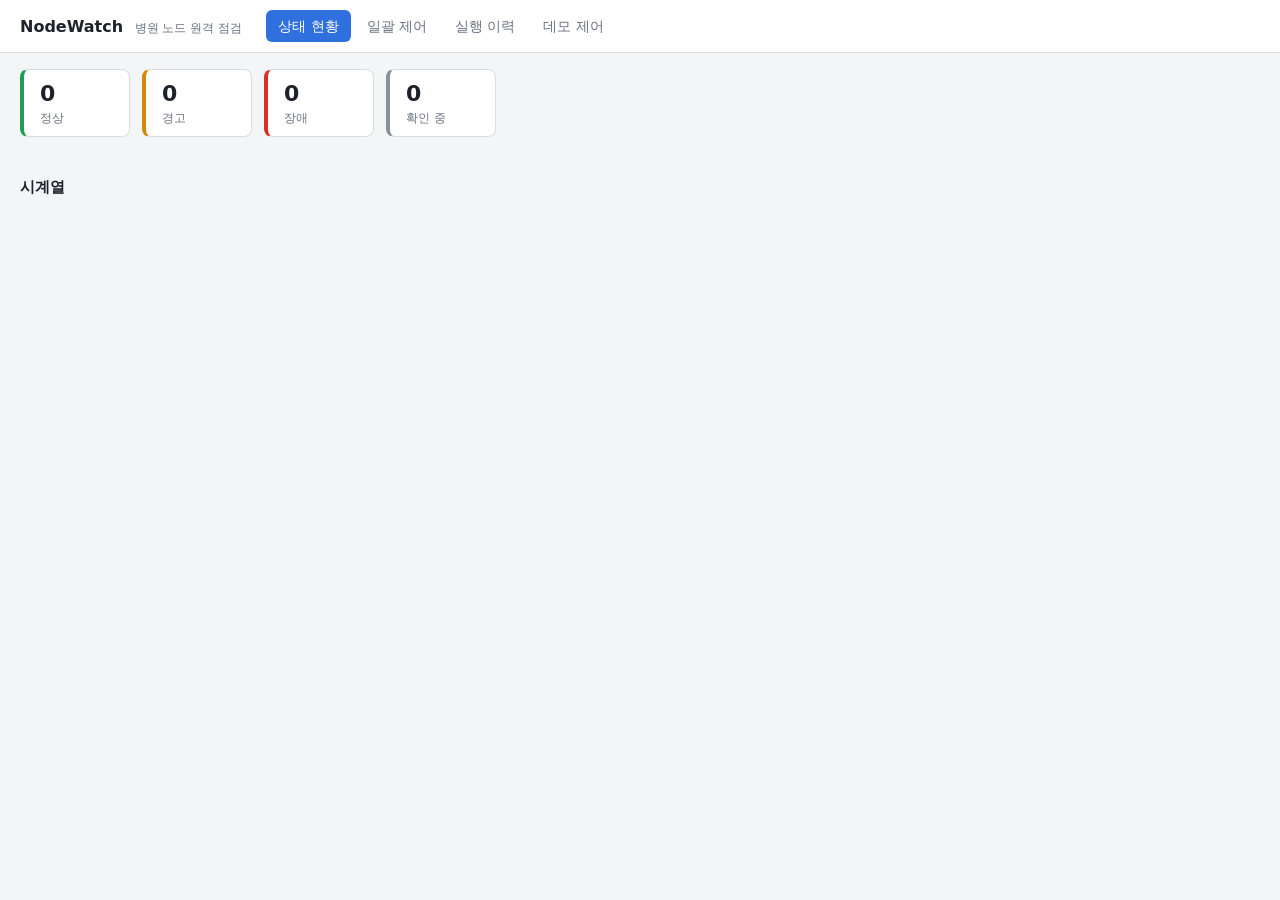
==== console/app/static/index.html @ 17aae596 "ai(S4): 대시보드 4개 탭 + 시계열 패널 (정적 HTML/JS/CSS) Co-Authored-By: Claude Opus 5.5 <noreply@anthropic.com> " ====
<!doctype html>
<html lang="ko">
<head>
  <meta charset="utf-8">
  <meta name="viewport" content="width=device-width, initial-scale=1">
  <title>NodeWatch</title>
  <link rel="stylesheet" href="style.css">
</head>
<body>
  <header class="topbar">
    <div class="brand">NodeWatch <span class="sub">병원 노드 원격 점검</span></div>
    <nav class="tabs" role="tablist">
      <a href="#status" data-tab="status" role="tab">상태 현황</a>
      <a href="#control" data-tab="control" role="tab">일괄 제어</a>
      <a href="#history" data-tab="history" role="tab">실행 이력</a>
      <a href="#demo" data-tab="demo" role="tab">데모 제어</a>
    </nav>
  </header>

  <div id="banner" class="banner" hidden></div>

  <main>
    <!-- 1. 상태 현황 -->
    <section id="tab-status" class="tab" hidden>
      <div id="summary" class="summary"></div>
      <div id="node-cards" class="cards"></div>
      <h2 class="section-title">시계열 <span class="muted" id="series-range"></span></h2>
      <div id="legend" class="legend"></div>
      <div id="panels" class="panels"></div>
    </section>

    <!-- 2. 일괄 제어 -->
    <section id="tab-control" class="tab" hidden>
      <div class="control-grid">
        <div class="box">
          <div class="box-head">
            <h2>대상 노드</h2>
            <label class="check"><input type="checkbox" id="select-all"> 전체 선택</label>
          </div>
          <div id="target-list" class="target-list"></div>
          <p id="unreachable-warning" class="warn-text" hidden></p>
        </div>
        <div class="box">
          <div class="box-head"><h2>액션</h2></div>
          <label class="field">
            <span>액션</span>
            <select id="action-select"></select>
          </label>
          <div id="action-meta" class="action-meta"></div>
          <div id="param-form"></div>
          <button id="run-btn" class="btn primary" disabled>실행</button>
          <p id="run-error" class="error-text" hidden></p>
        </div>
      </div>
    </section>

    <!-- 3. 실행 이력 -->
    <section id="tab-history" class="tab" hidden>
      <div id="job-detail" hidden></div>
      <div id="job-list-wrap">
        <div class="box-head"><h2>실행 이력</h2><button id="history-refresh" class="btn">새로고침</button></div>
        <div class="table-wrap">
          <table class="table" id="job-table">
            <thead><tr><th>시각</th><th>액션</th><th>대상</th><th>결과</th><th>요청자</th><th>상태</th></tr></thead>
            <tbody></tbody>
          </table>
        </div>
      </div>
    </section>

    <!-- 4. 데모 제어 -->
    <section id="tab-demo" class="tab" hidden>
      <p class="demo-note"><strong>데모 전용</strong> — 노드 agent에 장애를 주입합니다. 운영 환경에는 존재하지 않는 기능입니다.</p>
      <div id="chaos-cards" class="cards"></div>
    </section>
  </main>

  <dialog id="confirm-dialog">
    <form method="dialog">
      <h2 id="confirm-title"></h2>
      <div id="confirm-body"></div>
      <div class="dialog-actions">
        <button value="cancel" class="btn">취소</button>
        <button value="ok" class="btn danger" id="confirm-ok">실행</button>
      </div>
    </form>
  </dialog>

  <div id="tooltip" class="tooltip" hidden></div>
  <script src="app.js"></script>
</body>
</html>
---- console/app/static/style.css ----
:root {
  --bg: #f4f5f7;
  --panel: #ffffff;
  --border: #d9dce1;
  --text: #1d2129;
  --muted: #6b7280;
  --grid: #e7e9ed;
  --ok: #1f9d55;
  --warn: #d48806;
  --crit: #d93026;
  --unknown: #8a9099;
  --accent: #2f6fde;
  --bar-bg: #e9ebef;
  --banner: #7a1f1a;
  --shadow: 0 1px 2px rgba(0, 0, 0, .06);
  color-scheme: light;
}

@media (prefers-color-scheme: dark) {
  :root {
    --bg: #111217;
    --panel: #181b1f;
    --border: #2c3036;
    --text: #d8d9da;
    --muted: #8e9297;
    --grid: #262a30;
    --ok: #3fb950;
    --warn: #e0a42b;
    --crit: #f2544b;
    --unknown: #7d838b;
    --accent: #5794f2;
    --bar-bg: #262a30;
    --banner: #8e2a24;
    --shadow: none;
    color-scheme: dark;
  }
}

* { box-sizing: border-box; }

body {
  margin: 0;
  background: var(--bg);
  color: var(--text);
  font: 14px/1.45 system-ui, -apple-system, "Segoe UI", "Malgun Gothic", "Apple SD Gothic Neo", sans-serif;
}

h2 { font-size: 15px; margin: 0; }
.muted { color: var(--muted); font-weight: normal; font-size: 12px; }

/* ---------------------------------------------------------------- header */

.topbar {
  display: flex; align-items: center; gap: 24px; flex-wrap: wrap;
  padding: 10px 20px; background: var(--panel); border-bottom: 1px solid var(--border);
  position: sticky; top: 0; z-index: 10;
}
.brand { font-weight: 700; font-size: 16px; }
.brand .sub { font-weight: normal; color: var(--muted); font-size: 12px; margin-left: 6px; }
.tabs { display: flex; gap: 4px; flex-wrap: wrap; }
.tabs a {
  padding: 6px 12px; border-radius: 6px; color: var(--muted); text-decoration: none;
}
.tabs a:hover { background: var(--bg); color: var(--text); }
.tabs a.active { background: var(--accent); color: #fff; }

.banner {
  background: var(--banner); color: #fff; padding: 8px 20px; font-weight: 600;
  position: sticky; top: 49px; z-index: 9;
}
body.disconnected main { opacity: .45; filter: grayscale(.4); }

main { padding: 16px 20px 40px; max-width: 1400px; margin: 0 auto; }

/* ---------------------------------------------------------------- common */

.box, .card, .panel {
  background: var(--panel); border: 1px solid var(--border); border-radius: 8px; box-shadow: var(--shadow);
}
.box { padding: 14px 16px; }
.box-head { display: flex; justify-content: space-between; align-items: center; gap: 12px; margin-bottom: 10px; }

.btn {
  font: inherit; padding: 6px 14px; border-radius: 6px; cursor: pointer;
  border: 1px solid var(--border); background: var(--panel); color: var(--text);
}
.btn:hover:not(:disabled) { border-color: var(--accent); }
.btn:disabled { opacity: .5; cursor: not-allowed; }
.btn.primary { background: var(--accent); border-color: var(--accent); color: #fff; }
.btn.danger { background: var(--crit); border-color: var(--crit); color: #fff; }
.btn.small { padding: 3px 10px; font-size: 12px; }

select, input[type=number] {
  font: inherit; padding: 5px 8px; border: 1px solid var(--border); border-radius: 6px;
  background: var(--panel); color: var(--text);
}
.field { display: flex; flex-direction: column; gap: 4px; margin-bottom: 12px; }
.field > span { font-size: 12px; color: var(--muted); }
.check { display: inline-flex; align-items: center; gap: 6px; cursor: pointer; }

.warn-text { color: var(--warn); margin: 10px 0 0; }
.error-text { color: var(--crit); margin: 10px 0 0; }

/* 상태 배지 */
.badge {
  display: inline-block; padding: 1px 8px; border-radius: 999px; font-size: 12px; font-weight: 600;
  color: #fff; white-space: nowrap;
}
.s-HEALTHY, .r-SUCCESS, .j-COMPLETED { background: var(--ok); }
.s-WARNING, .j-PARTIAL { background: var(--warn); }
.s-CRITICAL, .s-UNREACHABLE, .r-FAILED, .j-FAILED { background: var(--crit); }
.s-UNKNOWN, .r-UNKNOWN, .r-PENDING, .j-INTERRUPTED { background: var(--unknown); }
.r-RUNNING, .j-RUNNING { background: var(--accent); }
.badge.outline { background: transparent; color: var(--warn); border: 1px solid var(--warn); }
.risk-HIGH { background: var(--crit); }
.risk-MEDIUM { background: var(--warn); }
.risk-LOW { background: var(--accent); }
.risk-NONE { background: var(--unknown); }

/* ---------------------------------------------------------------- tab 1: status */

.summary { display: flex; gap: 12px; flex-wrap: wrap; margin-bottom: 14px; }
.summary .stat {
  background: var(--panel); border: 1px solid var(--border); border-radius: 8px;
  padding: 8px 16px; min-width: 110px; border-left-width: 4px;
}
.summary .stat .n { font-size: 22px; font-weight: 700; }
.summary .stat .l { font-size: 12px; color: var(--muted); }
.stat.ok { border-left-color: var(--ok); }
.stat.warn { border-left-color: var(--warn); }
.stat.crit { border-left-color: var(--crit); }
.stat.unknown { border-left-color: var(--unknown); }

.cards { display: grid; grid-template-columns: repeat(auto-fill, minmax(300px, 1fr)); gap: 14px; }
.card { padding: 14px 16px; border-top-width: 4px; }
.card.st-HEALTHY { border-top-color: var(--ok); }
.card.st-WARNING { border-top-color: var(--warn); }
.card.st-CRITICAL, .card.st-UNREACHABLE { border-top-color: var(--crit); }
.card.st-UNKNOWN { border-top-color: var(--unknown); }
.card-head { display: flex; justify-content: space-between; align-items: baseline; gap: 8px; }
.card-head .name { font-size: 16px; font-weight: 700; }
.card-head .id { color: var(--muted); font-size: 12px; margin-left: 6px; }
.reasons { margin: 8px 0; padding-left: 18px; color: var(--text); min-height: 1.45em; }
.reasons li { font-size: 13px; }
.reasons.none { list-style: none; padding-left: 0; color: var(--muted); }
.stale-values { opacity: .55; }

.metric { display: grid; grid-template-columns: 42px 1fr 52px; align-items: center; gap: 8px; margin: 5px 0; }
.metric .k { font-size: 12px; color: var(--muted); }
.metric .v { text-align: right; font-variant-numeric: tabular-nums; font-size: 13px; }
.bar { position: relative; height: 8px; background: var(--bar-bg); border-radius: 4px; overflow: hidden; }
.bar > i { position: absolute; inset: 0 auto 0 0; background: var(--ok); border-radius: 4px; }
.bar > i.warn { background: var(--warn); }
.bar > i.crit { background: var(--crit); }
.bar > b { position: absolute; top: 0; bottom: 0; width: 1px; background: var(--muted); opacity: .6; }

.daemons { margin: 10px 0 6px; padding: 0; list-style: none; font-size: 13px; }
.daemons li { display: flex; justify-content: space-between; padding: 2px 0; border-bottom: 1px dashed var(--grid); }
.daemons li:last-child { border-bottom: 0; }
.d-RUNNING { color: var(--ok); }
.d-STOPPED { color: var(--crit); font-weight: 600; }
.d-RESTARTING { color: var(--warn); }
.card-foot { display: flex; justify-content: space-between; gap: 8px; font-size: 12px; color: var(--muted); margin-top: 8px; flex-wrap: wrap; }
.fail-badge { background: var(--warn); color: #fff; border-radius: 4px; padding: 0 6px; font-weight: 600; }

/* 시계열 */
.section-title { margin: 26px 0 8px; }
.legend { display: flex; gap: 16px; flex-wrap: wrap; font-size: 12px; margin-bottom: 8px; }
.legend span { display: inline-flex; align-items: center; gap: 6px; }
.legend i { width: 14px; height: 3px; border-radius: 2px; display: inline-block; }
.panels { display: grid; grid-template-columns: repeat(auto-fill, minmax(420px, 1fr)); gap: 14px; }
.panel { padding: 10px 12px 6px; }
.panel h3 { font-size: 13px; margin: 0 0 4px; font-weight: 600; }
.panel svg { display: block; width: 100%; height: 190px; overflow: visible; }
.panel .axis text { fill: var(--muted); font-size: 10px; }
.panel .gridline { stroke: var(--grid); stroke-width: 1; }
.panel .thr { stroke-width: 1; stroke-dasharray: 4 3; }
.panel .thr.warn { stroke: var(--warn); }
.panel .thr.crit { stroke: var(--crit); }
.panel .series { fill: none; stroke-width: 1.8; stroke-linejoin: round; stroke-linecap: round; }
.panel .cursor { stroke: var(--muted); stroke-width: 1; }
.panel .empty { fill: var(--muted); font-size: 12px; }
.tooltip {
  position: fixed; z-index: 50; pointer-events: none; background: var(--panel); color: var(--text);
  border: 1px solid var(--border); border-radius: 6px; padding: 6px 10px; font-size: 12px;
  box-shadow: 0 4px 12px rgba(0, 0, 0, .18); font-variant-numeric: tabular-nums;
}
.tooltip .t { color: var(--muted); margin-bottom: 2px; }
.tooltip i { display: inline-block; width: 10px; height: 3px; margin-right: 6px; vertical-align: middle; }

/* ---------------------------------------------------------------- tab 2: control */

.control-grid { display: grid; grid-template-columns: minmax(280px, 1fr) minmax(300px, 1.2fr); gap: 14px; align-items: start; }
@media (max-width: 760px) { .control-grid { grid-template-columns: 1fr; } }
.target-list { display: flex; flex-direction: column; gap: 4px; }
.target-list label { display: flex; align-items: center; gap: 8px; padding: 6px 8px; border-radius: 6px; cursor: pointer; }
.target-list label:hover { background: var(--bg); }
.target-list .id { color: var(--muted); font-size: 12px; }
.target-list .badge { margin-left: auto; }
.action-meta { margin: -4px 0 12px; font-size: 12px; color: var(--muted); display: flex; gap: 8px; align-items: center; }

/* ---------------------------------------------------------------- tab 3: history */

.table-wrap { overflow-x: auto; background: var(--panel); border: 1px solid var(--border); border-radius: 8px; }
.table { width: 100%; border-collapse: collapse; font-size: 13px; }
.table th, .table td { padding: 8px 10px; text-align: left; border-bottom: 1px solid var(--grid); vertical-align: top; }
.table th { color: var(--muted); font-weight: 600; font-size: 12px; background: var(--bg); }
.table tbody tr.click { cursor: pointer; }
.table tbody tr.click:hover { background: var(--bg); }
.counts span { margin-right: 8px; white-space: nowrap; }
.c-SUCCESS { color: var(--ok); }
.c-FAILED { color: var(--crit); }
.c-UNKNOWN { color: var(--unknown); }
.c-RUNNING, .c-PENDING { color: var(--accent); }

.detail-head { display: flex; justify-content: space-between; align-items: center; gap: 12px; flex-wrap: wrap; margin-bottom: 12px; }
.detail-meta { display: grid; grid-template-columns: repeat(auto-fill, minmax(200px, 1fr)); gap: 6px 16px; font-size: 13px; margin-bottom: 14px; }
.detail-meta dt { color: var(--muted); font-size: 12px; }
.detail-meta dd { margin: 0; word-break: break-all; }
.detail-actions { display: flex; gap: 8px; flex-wrap: wrap; align-items: center; }
.note { font-size: 12px; color: var(--muted); margin: 8px 0 0; }
details.output summary { cursor: pointer; color: var(--accent); font-size: 12px; }
details.output pre {
  margin: 6px 0 0; padding: 8px 10px; background: var(--bg); border: 1px solid var(--border); border-radius: 6px;
  max-height: 320px; overflow: auto; font-size: 12px; white-space: pre-wrap; word-break: break-all;
}
.mono { font-family: ui-monospace, SFMono-Regular, Consolas, monospace; font-size: 12px; }

/* ---------------------------------------------------------------- tab 4: demo */

.demo-note { background: var(--panel); border: 1px dashed var(--warn); color: var(--text); padding: 8px 12px; border-radius: 8px; }
.chaos-row { display: flex; align-items: center; gap: 8px; margin: 8px 0; flex-wrap: wrap; }
.chaos-row > span:first-child { width: 90px; font-size: 12px; color: var(--muted); }
.chaos-row input[type=number] { width: 100px; }
.chaos-state { font-size: 12px; color: var(--muted); margin-top: 8px; }
.chaos-state.active { color: var(--warn); font-weight: 600; }

/* ---------------------------------------------------------------- dialog */

dialog {
  border: 1px solid var(--border); border-radius: 10px; padding: 18px 20px; min-width: 340px; max-width: 520px;
  background: var(--panel); color: var(--text);
}
dialog::backdrop { background: rgba(0, 0, 0, .45); }
dialog ul { padding-left: 18px; }
.dialog-actions { display: flex; justify-content: flex-end; gap: 8px; margin-top: 14px; }
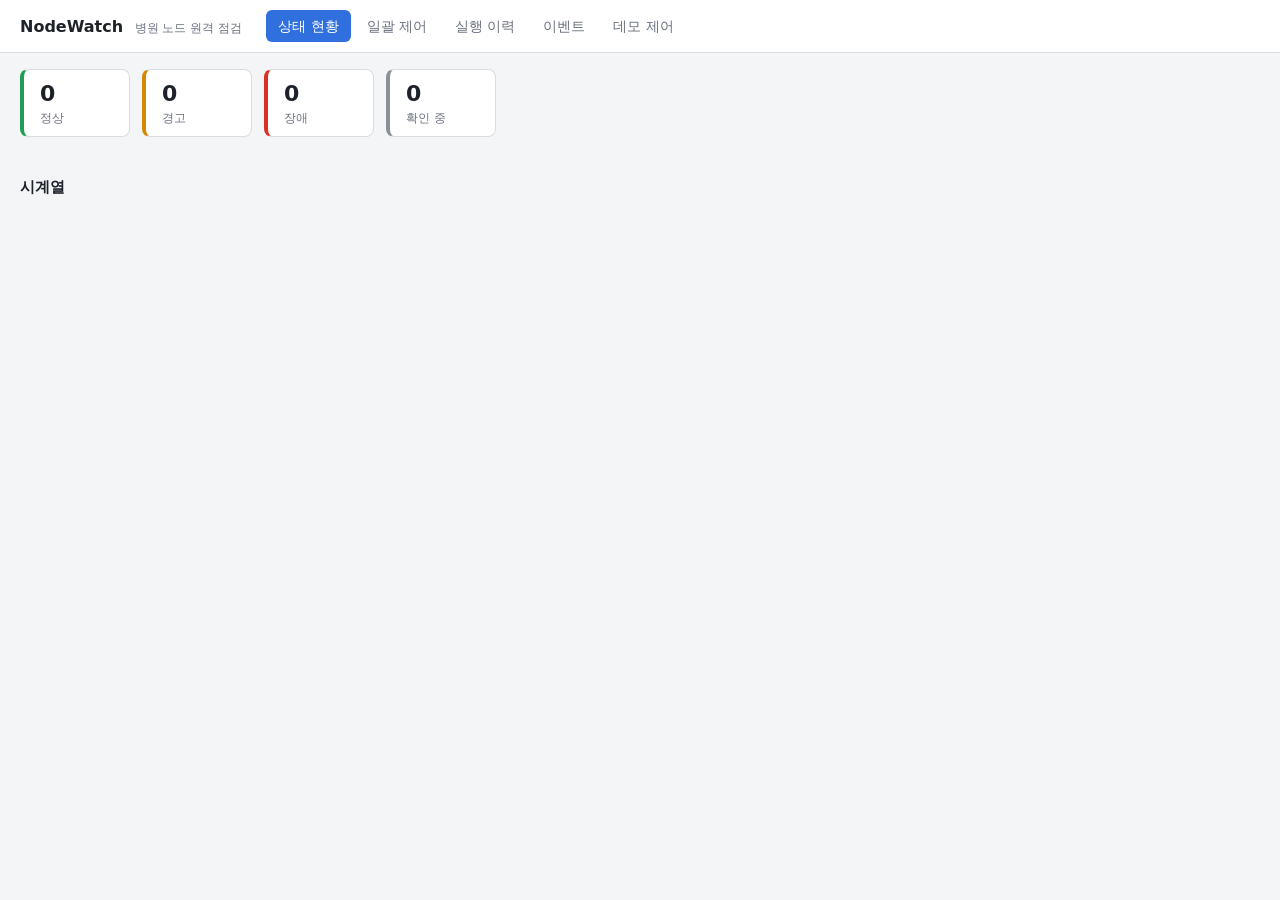
==== commit e509567f: "ai(S6a): 판정을 poller로 이동, 상태 전이 이벤트 저장·조회 API, 이벤트 타임라인 탭 Co-Authored-By: Claude Opus 5.5 <noreply@an" ====
--- a/console/app/static/index.html
+++ b/console/app/static/index.html
@@ -13,6 +13,7 @@
       <a href="#status" data-tab="status" role="tab">상태 현황</a>
       <a href="#control" data-tab="control" role="tab">일괄 제어</a>
       <a href="#history" data-tab="history" role="tab">실행 이력</a>
+      <a href="#events" data-tab="events" role="tab">이벤트</a>
       <a href="#demo" data-tab="demo" role="tab">데모 제어</a>
     </nav>
   </header>
@@ -68,7 +69,20 @@
       </div>
     </section>
 
-    <!-- 4. 데모 제어 -->
+    <!-- 4. 이벤트 -->
+    <section id="tab-events" class="tab" hidden>
+      <div class="box-head">
+        <h2>상태 전이 이벤트 <span class="muted">판정 상태가 바뀔 때만 기록됩니다</span></h2>
+        <label class="field inline">
+          <span>노드</span>
+          <select id="event-node"><option value="">전체</option></select>
+        </label>
+      </div>
+      <div id="event-timeline" class="timeline"></div>
+      <div class="more"><button id="event-more" class="btn" hidden>더 보기</button></div>
+    </section>
+
+    <!-- 5. 데모 제어 -->
     <section id="tab-demo" class="tab" hidden>
       <p class="demo-note"><strong>데모 전용</strong> — 노드 agent에 장애를 주입합니다. 운영 환경에는 존재하지 않는 기능입니다.</p>
       <div id="chaos-cards" class="cards"></div>
--- a/console/app/static/style.css
+++ b/console/app/static/style.css
@@ -168,7 +168,8 @@
 .legend { display: flex; gap: 16px; flex-wrap: wrap; font-size: 12px; margin-bottom: 8px; }
 .legend span { display: inline-flex; align-items: center; gap: 6px; }
 .legend i { width: 14px; height: 3px; border-radius: 2px; display: inline-block; }
-.panels { display: grid; grid-template-columns: repeat(auto-fill, minmax(420px, 1fr)); gap: 14px; }
+.panels { display: grid; grid-template-columns: repeat(2, minmax(0, 1fr)); gap: 14px; }
+@media (max-width: 900px) { .panels { grid-template-columns: 1fr; } }
 .panel { padding: 10px 12px 6px; }
 .panel h3 { font-size: 13px; margin: 0 0 4px; font-weight: 600; }
 .panel svg { display: block; width: 100%; height: 190px; overflow: visible; }
@@ -226,7 +227,33 @@
 }
 .mono { font-family: ui-monospace, SFMono-Regular, Consolas, monospace; font-size: 12px; }
 
-/* ---------------------------------------------------------------- tab 4: demo */
+/* ---------------------------------------------------------------- tab 4: events */
+
+.field.inline { flex-direction: row; align-items: center; gap: 8px; margin: 0; }
+.timeline { display: flex; flex-direction: column; gap: 6px; }
+.tl-date { margin: 14px 0 2px; font-size: 12px; font-weight: 600; color: var(--muted); }
+.tl-date:first-child { margin-top: 0; }
+.tl-item {
+  display: grid; grid-template-columns: 76px 150px 1fr auto; gap: 12px; align-items: start;
+  background: var(--panel); border: 1px solid var(--border); border-left: 4px solid var(--unknown);
+  border-radius: 6px; padding: 8px 12px;
+}
+.tl-item.to-HEALTHY { border-left-color: var(--ok); }
+.tl-item.to-WARNING { border-left-color: var(--warn); }
+.tl-item.to-CRITICAL, .tl-item.to-UNREACHABLE { border-left-color: var(--crit); }
+.tl-time { font-variant-numeric: tabular-nums; font-size: 13px; }
+.tl-node .id { color: var(--muted); font-size: 12px; margin-left: 4px; }
+.tl-change { display: flex; align-items: center; gap: 6px; flex-wrap: wrap; }
+.tl-change .arrow { color: var(--muted); }
+.tl-reasons { margin: 4px 0 0; padding-left: 18px; font-size: 12px; color: var(--muted); }
+.tl-held { font-size: 12px; color: var(--muted); white-space: nowrap; text-align: right; }
+.more { text-align: center; margin-top: 12px; }
+@media (max-width: 760px) {
+  .tl-item { grid-template-columns: 64px 1fr; }
+  .tl-held { grid-column: 2; text-align: left; }
+}
+
+/* ---------------------------------------------------------------- tab 5: demo */
 
 .demo-note { background: var(--panel); border: 1px dashed var(--warn); color: var(--text); padding: 8px 12px; border-radius: 8px; }
 .chaos-row { display: flex; align-items: center; gap: 8px; margin: 8px 0; flex-wrap: wrap; }
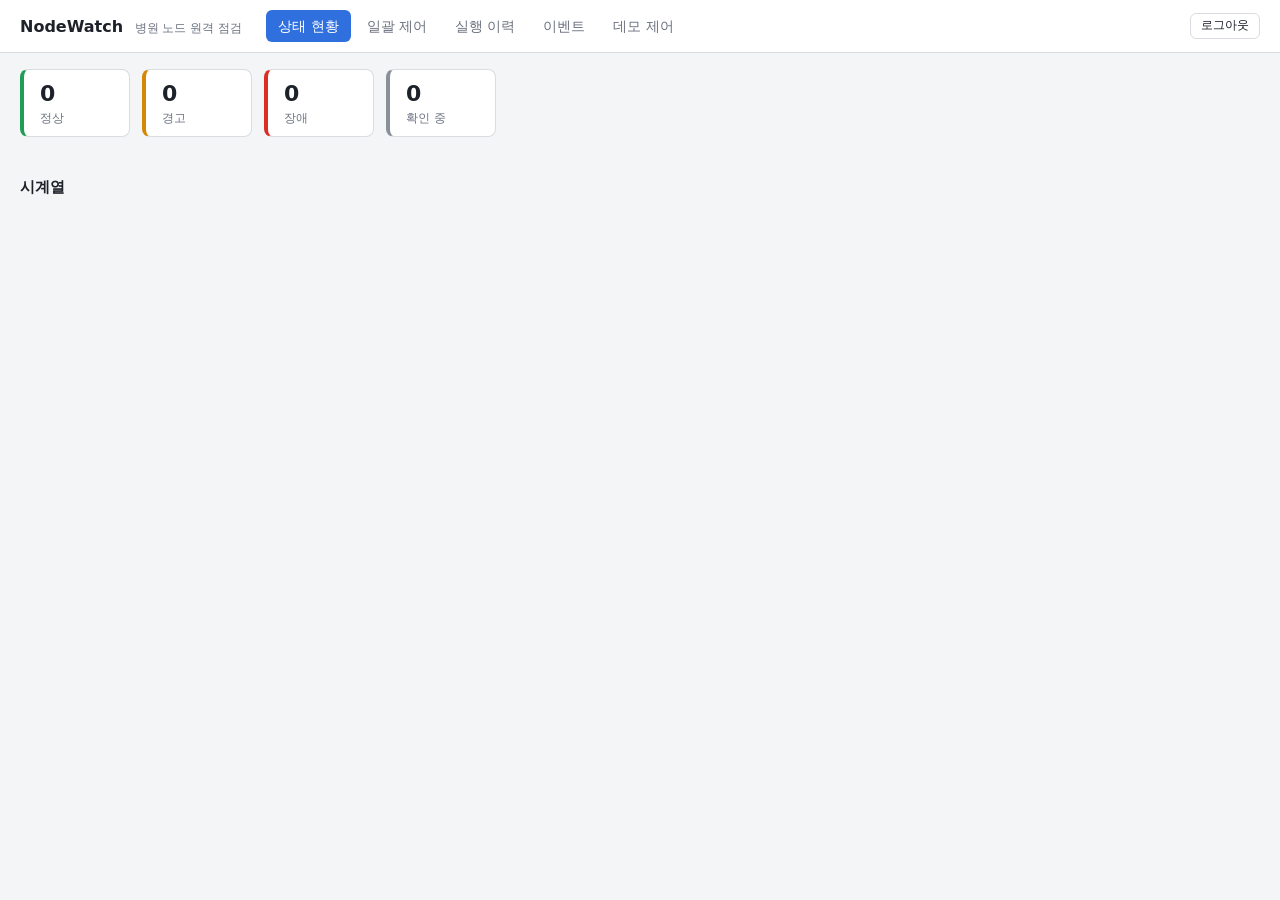
==== commit 41314a70: "ai(S5): 로그인 페이지(로고 중앙 + ID/PW) + 세션 쿠키 인증, 로그아웃, IP별 실패 제한 Co-Authored-By: Claude Opus 5.5 <noreply@" ====
--- a/console/app/static/index.html
+++ b/console/app/static/index.html
@@ -16,6 +16,10 @@
       <a href="#events" data-tab="events" role="tab">이벤트</a>
       <a href="#demo" data-tab="demo" role="tab">데모 제어</a>
     </nav>
+    <div class="userbox">
+      <span id="current-user" class="muted"></span>
+      <button id="logout-btn" class="btn small">로그아웃</button>
+    </div>
   </header>
 
   <div id="banner" class="banner" hidden></div>
--- a/console/app/static/style.css
+++ b/console/app/static/style.css
@@ -63,6 +63,7 @@
 }
 .tabs a:hover { background: var(--bg); color: var(--text); }
 .tabs a.active { background: var(--accent); color: #fff; }
+.userbox { margin-left: auto; display: flex; align-items: center; gap: 10px; }
 
 .banner {
   background: var(--banner); color: #fff; padding: 8px 20px; font-weight: 600;
@@ -262,6 +263,26 @@
 .chaos-state { font-size: 12px; color: var(--muted); margin-top: 8px; }
 .chaos-state.active { color: var(--warn); font-weight: 600; }
 
+/* ---------------------------------------------------------------- login */
+
+.login-page { min-height: 100vh; display: flex; align-items: center; justify-content: center; }
+.login-wrap { display: flex; flex-direction: column; align-items: center; gap: 8px; width: 100%; max-width: 380px; padding: 24px 16px; }
+.login-logo { width: 100%; max-width: 320px; height: auto; display: block; }
+.login-card {
+  width: 100%; background: var(--panel); border: 1px solid var(--border); border-radius: 10px;
+  box-shadow: var(--shadow); padding: 22px 22px 18px;
+}
+.login-card h1 { font-size: 16px; margin: 0 0 16px; text-align: center; }
+.login-card input {
+  font: inherit; padding: 8px 10px; border: 1px solid var(--border); border-radius: 6px;
+  background: var(--panel); color: var(--text); width: 100%;
+}
+.login-card input:focus { outline: 2px solid var(--accent); outline-offset: -1px; border-color: var(--accent); }
+.login-btn { width: 100%; padding: 9px 14px; margin-top: 4px; }
+.login-card .error-text { margin: 0 0 10px; font-size: 13px; }
+/* 로고는 검은 글자라 어두운 배경에서는 반전해 보이게 한다 */
+@media (prefers-color-scheme: dark) { .login-logo { filter: invert(1); } }
+
 /* ---------------------------------------------------------------- dialog */
 
 dialog {
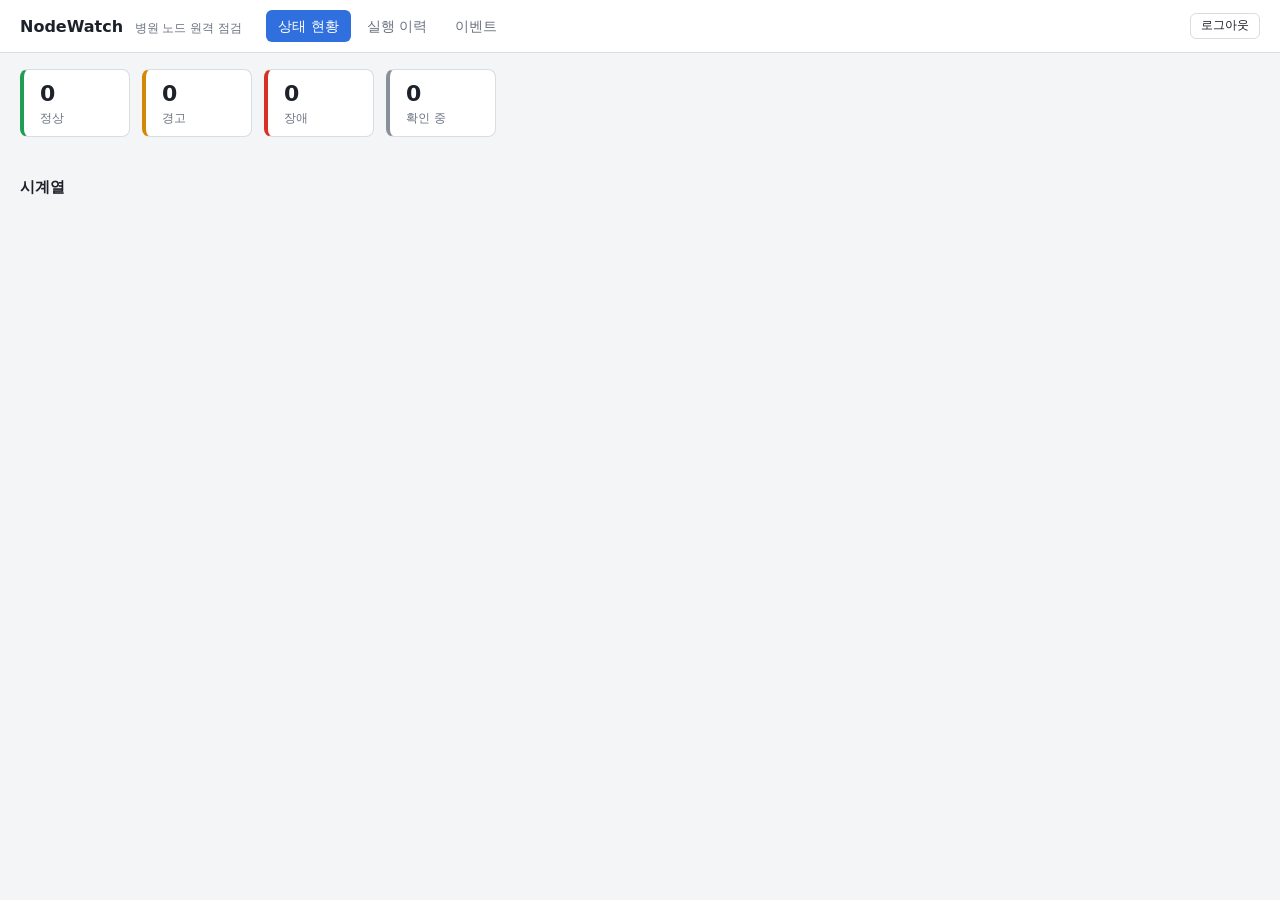
==== commit d05e0bd2: "ai(S5): 비밀번호 scrypt 해시 저장, monitor 역할(monuser) 조회 전용 — 제어 API 403·제어 탭 숨김 Co-Authored-By: Claude Opu" ====
--- a/console/app/static/index.html
+++ b/console/app/static/index.html
@@ -11,10 +11,10 @@
     <div class="brand">NodeWatch <span class="sub">병원 노드 원격 점검</span></div>
     <nav class="tabs" role="tablist">
       <a href="#status" data-tab="status" role="tab">상태 현황</a>
-      <a href="#control" data-tab="control" role="tab">일괄 제어</a>
+      <a href="#control" data-tab="control" role="tab" class="admin-only">일괄 제어</a>
       <a href="#history" data-tab="history" role="tab">실행 이력</a>
       <a href="#events" data-tab="events" role="tab">이벤트</a>
-      <a href="#demo" data-tab="demo" role="tab">데모 제어</a>
+      <a href="#demo" data-tab="demo" role="tab" class="admin-only">데모 제어</a>
     </nav>
     <div class="userbox">
       <span id="current-user" class="muted"></span>
--- a/console/app/static/style.css
+++ b/console/app/static/style.css
@@ -64,6 +64,10 @@
 .tabs a:hover { background: var(--bg); color: var(--text); }
 .tabs a.active { background: var(--accent); color: #fff; }
 .userbox { margin-left: auto; display: flex; align-items: center; gap: 10px; }
+.role-tag { font-size: 11px; padding: 1px 6px; border-radius: 4px; border: 1px solid var(--border); color: var(--muted); margin-left: 4px; }
+/* 제어 기능은 역할을 확인하기 전까지 숨긴다 (서버도 monitor에게 403) */
+.admin-only { display: none !important; }
+body.role-admin .admin-only { display: revert !important; }
 
 .banner {
   background: var(--banner); color: #fff; padding: 8px 20px; font-weight: 600;
